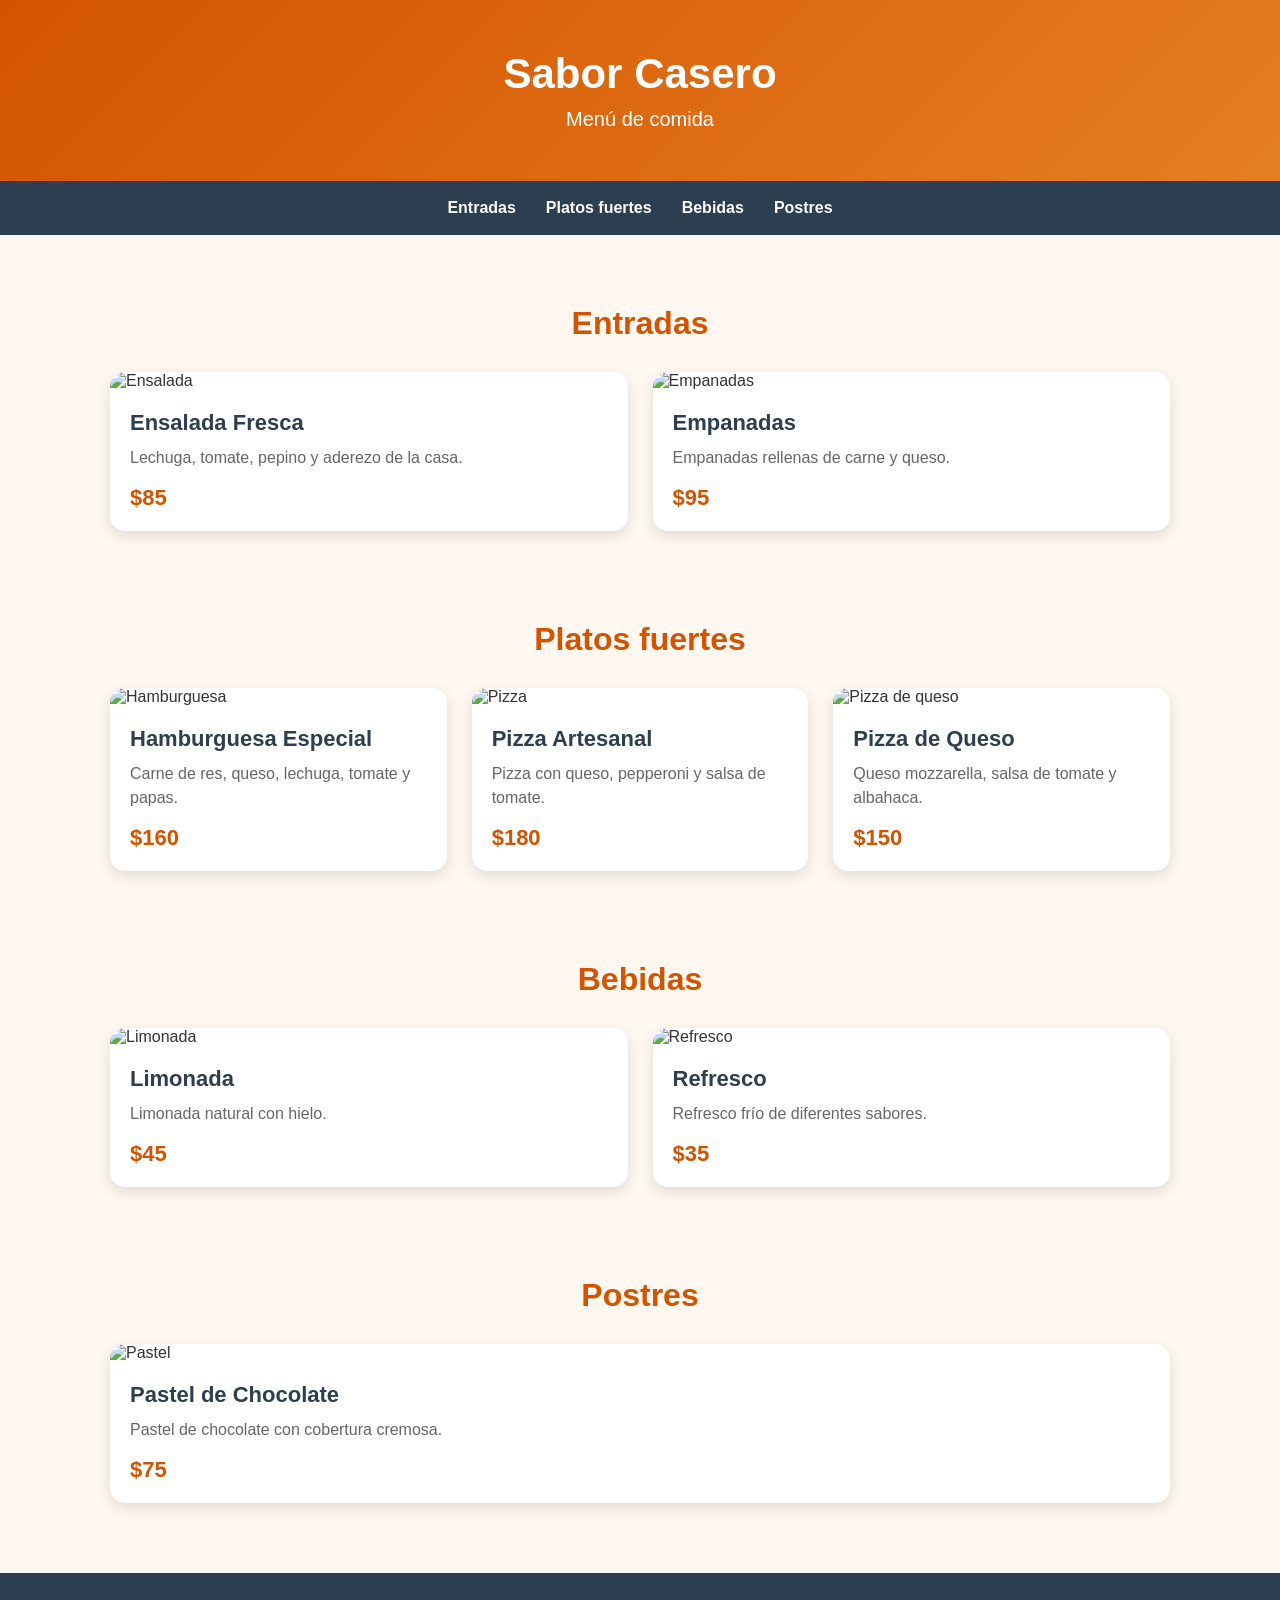
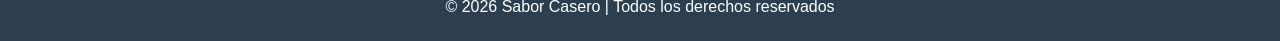
==== index.html @ 6eda0700 "Subir proyecto GPDS" ====
<!DOCTYPE html>
<html lang="es">
<head>
    <meta charset="UTF-8">
    <meta name="viewport" content="width=device-width, initial-scale=1.0">
    <title>Menú | Sabor Casero</title>

    <!-- Conectar CSS -->
    <link rel="stylesheet" href="styles.css">
</head>

<body>

    <header class="encabezado">
        <h1> Sabor Casero</h1>
        <p>Menú de comida</p>
    </header>

    <nav class="navegacion">
        <a href="entradas.html">Entradas</a>
        <a href="platos.html">Platos fuertes</a>
        <a href="bebidas.html">Bebidas</a>
        <a href="postres.html">Postres</a>
    </nav>

    <main>

        <section id="entradas" class="seccion">
            <h2>Entradas</h2>

            <div class="menu">

                <article class="producto">
                    <img src="https://images.unsplash.com/photo-1547592180-85f173990554" alt="Ensalada">
                    <div class="producto-info">
                        <h3>Ensalada Fresca</h3>
                        <p>Lechuga, tomate, pepino y aderezo de la casa.</p>
                        <span>$85</span>
                    </div>
                </article>

                <article class="producto">
                    <img src="https://images.unsplash.com/photo-1601050690597-df0568f70950" alt="Empanadas">
                    <div class="producto-info">
                        <h3>Empanadas</h3>
                        <p>Empanadas rellenas de carne y queso.</p>
                        <span>$95</span>
                    </div>
                </article>

            </div>
        </section>


        <section id="platos" class="seccion">
            <h2>Platos fuertes</h2>

            <div class="menu">

                <article class="producto">
                    <img src="https://images.unsplash.com/photo-1550547660-d9450f859349" alt="Hamburguesa">
                    <div class="producto-info">
                        <h3>Hamburguesa Especial</h3>
                        <p>Carne de res, queso, lechuga, tomate y papas.</p>
                        <span>$160</span>
                    </div>
                </article>

                <article class="producto">
                    <img src="https://images.unsplash.com/photo-1565299624946-b28f40a0ae38" alt="Pizza">
                    <div class="producto-info">
                        <h3>Pizza Artesanal</h3>
                        <p>Pizza con queso, pepperoni y salsa de tomate.</p>
                        <span>$180</span>
                    </div>
                </article>

                <article class="producto">
                    <img src="https://images.unsplash.com/photo-1513104890138-7c749659a591" alt="Pizza de queso">
                    <div class="producto-info">
                        <h3>Pizza de Queso</h3>
                        <p>Queso mozzarella, salsa de tomate y albahaca.</p>
                        <span>$150</span>
                    </div>
                </article>

            </div>
        </section>


        <section id="bebidas" class="seccion">
            <h2>Bebidas</h2>

            <div class="menu">

                <article class="producto">
                    <img src="https://images.unsplash.com/photo-1544145945-f90425340c7e" alt="Limonada">
                    <div class="producto-info">
                        <h3>Limonada</h3>
                        <p>Limonada natural con hielo.</p>
                        <span>$45</span>
                    </div>
                </article>

                <article class="producto">
                    <img src="https://images.unsplash.com/photo-1544145945-f90425340c7e" alt="Refresco">
                    <div class="producto-info">
                        <h3>Refresco</h3>
                        <p>Refresco frío de diferentes sabores.</p>
                        <span>$35</span>
                    </div>
                </article>

            </div>
        </section>


        <section id="postres" class="seccion">
            <h2>Postres</h2>

            <div class="menu">

                <article class="producto">
                    <img src="https://images.unsplash.com/photo-1565958011703-44f9829ba187" alt="Pastel">
                    <div class="producto-info">
                        <h3>Pastel de Chocolate</h3>
                        <p>Pastel de chocolate con cobertura cremosa.</p>
                        <span>$75</span>
                    </div>
                </article>

            </div>
        </section>

    </main>

    <footer>
        <p>© 2026 Sabor Casero | Todos los derechos reservados</p>
    </footer>

</body>
</html>
---- styles.css ----
/* -------------------------
   CONFIGURACIÓN GENERAL
------------------------- */

* {
    margin: 0;
    padding: 0;
    box-sizing: border-box;
}

html {
    scroll-behavior: smooth;
}

body {
    font-family: Arial, Helvetica, sans-serif;
    background-color: #fff8f0;
    color: #333;
}


/* -------------------------
   ENCABEZADO
------------------------- */

.encabezado {
    background: linear-gradient(135deg, #d35400, #e67e22);
    color: white;
    text-align: center;
    padding: 50px 20px;
}

.encabezado h1 {
    font-size: 42px;
    margin-bottom: 10px;
}

.encabezado p {
    font-size: 20px;
}


/* -------------------------
   NAVEGACIÓN
------------------------- */

.navegacion {
    background-color: #2c3e50;
    display: flex;
    justify-content: center;
    gap: 30px;
    padding: 18px;
    position: sticky;
    top: 0;
    z-index: 100;
}

.navegacion a {
    color: white;
    text-decoration: none;
    font-weight: bold;
    transition: 0.3s;
}

.navegacion a:hover {
    color: #f39c12;
}


/* -------------------------
   SECCIONES
------------------------- */

.seccion {
    max-width: 1100px;
    margin: 50px auto;
    padding: 20px;
}

.seccion h2 {
    text-align: center;
    color: #d35400;
    font-size: 32px;
    margin-bottom: 30px;
}


/* -------------------------
   PRODUCTOS
------------------------- */

.menu {
    display: grid;
    grid-template-columns: repeat(auto-fit, minmax(280px, 1fr));
    gap: 25px;
}

.producto {
    background-color: white;
    border-radius: 15px;
    overflow: hidden;
    box-shadow: 0 5px 15px rgba(0, 0, 0, 0.12);
    transition: transform 0.3s, box-shadow 0.3s;
}

.producto:hover {
    transform: translateY(-8px);
    box-shadow: 0 10px 25px rgba(0, 0, 0, 0.2);
}

.producto img {
    width: 100%;
    height: 200px;
    object-fit: cover;
}

.producto-info {
    padding: 20px;
}

.producto-info h3 {
    color: #2c3e50;
    font-size: 22px;
    margin-bottom: 10px;
}

.producto-info p {
    color: #666;
    line-height: 1.5;
    margin-bottom: 15px;
}

.producto-info span {
    color: #d35400;
    font-size: 22px;
    font-weight: bold;
}


/* -------------------------
   FOOTER
------------------------- */

footer {
    background-color: #2c3e50;
    color: white;
    text-align: center;
    padding: 25px;
    margin-top: 50px;
}


/* -------------------------
   RESPONSIVE
------------------------- */

@media (max-width: 600px) {

    .encabezado h1 {
        font-size: 32px;
    }

    .navegacion {
        gap: 15px;
        flex-wrap: wrap;
    }

    .navegacion a {
        font-size: 14px;
    }

    .seccion {
        margin: 30px auto;
    }
}
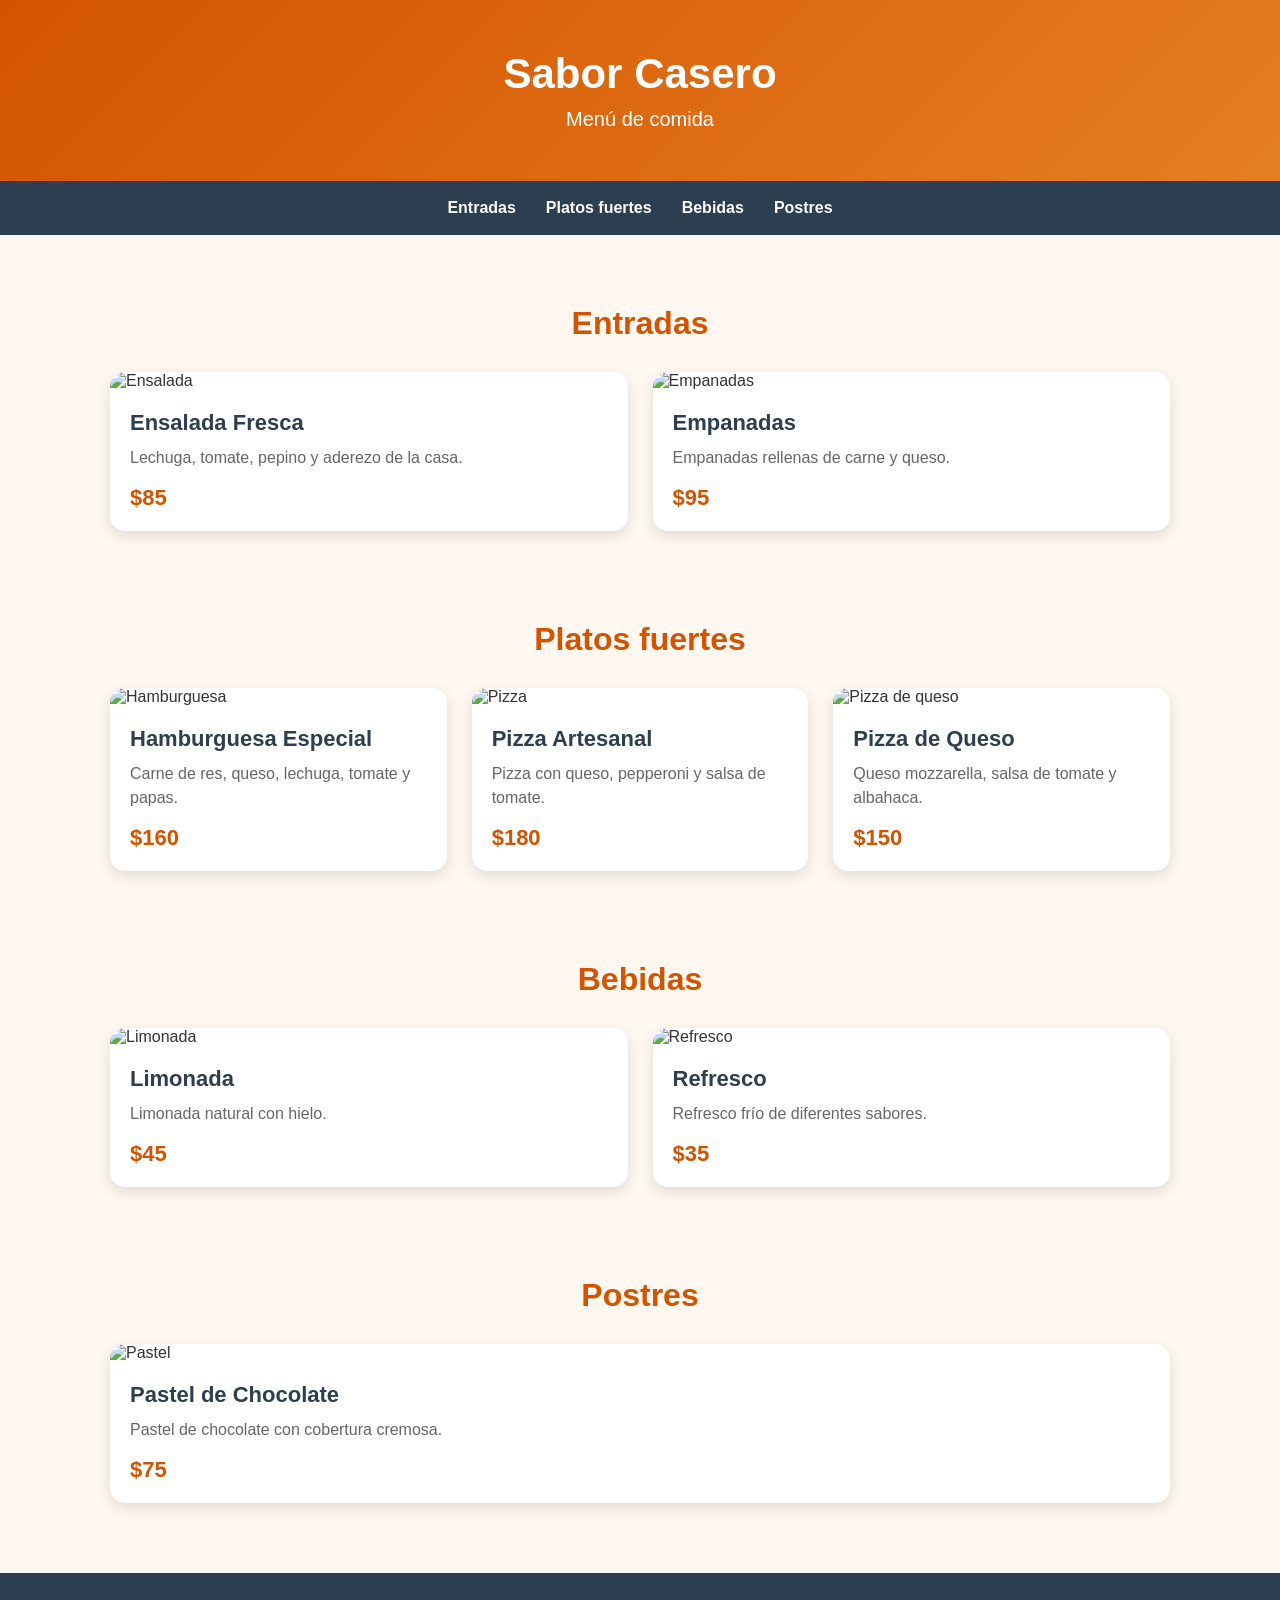
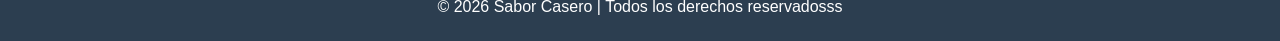
==== commit 1cf9bf21: "Pagina principal terminada" ====
--- a/index.html
+++ b/index.html
@@ -135,7 +135,7 @@
     </main>
 
     <footer>
-        <p>© 2026 Sabor Casero | Todos los derechos reservados</p>
+        <p>© 2026 Sabor Casero | Todos los derechos reservadosss</p>
     </footer>
 
 </body>
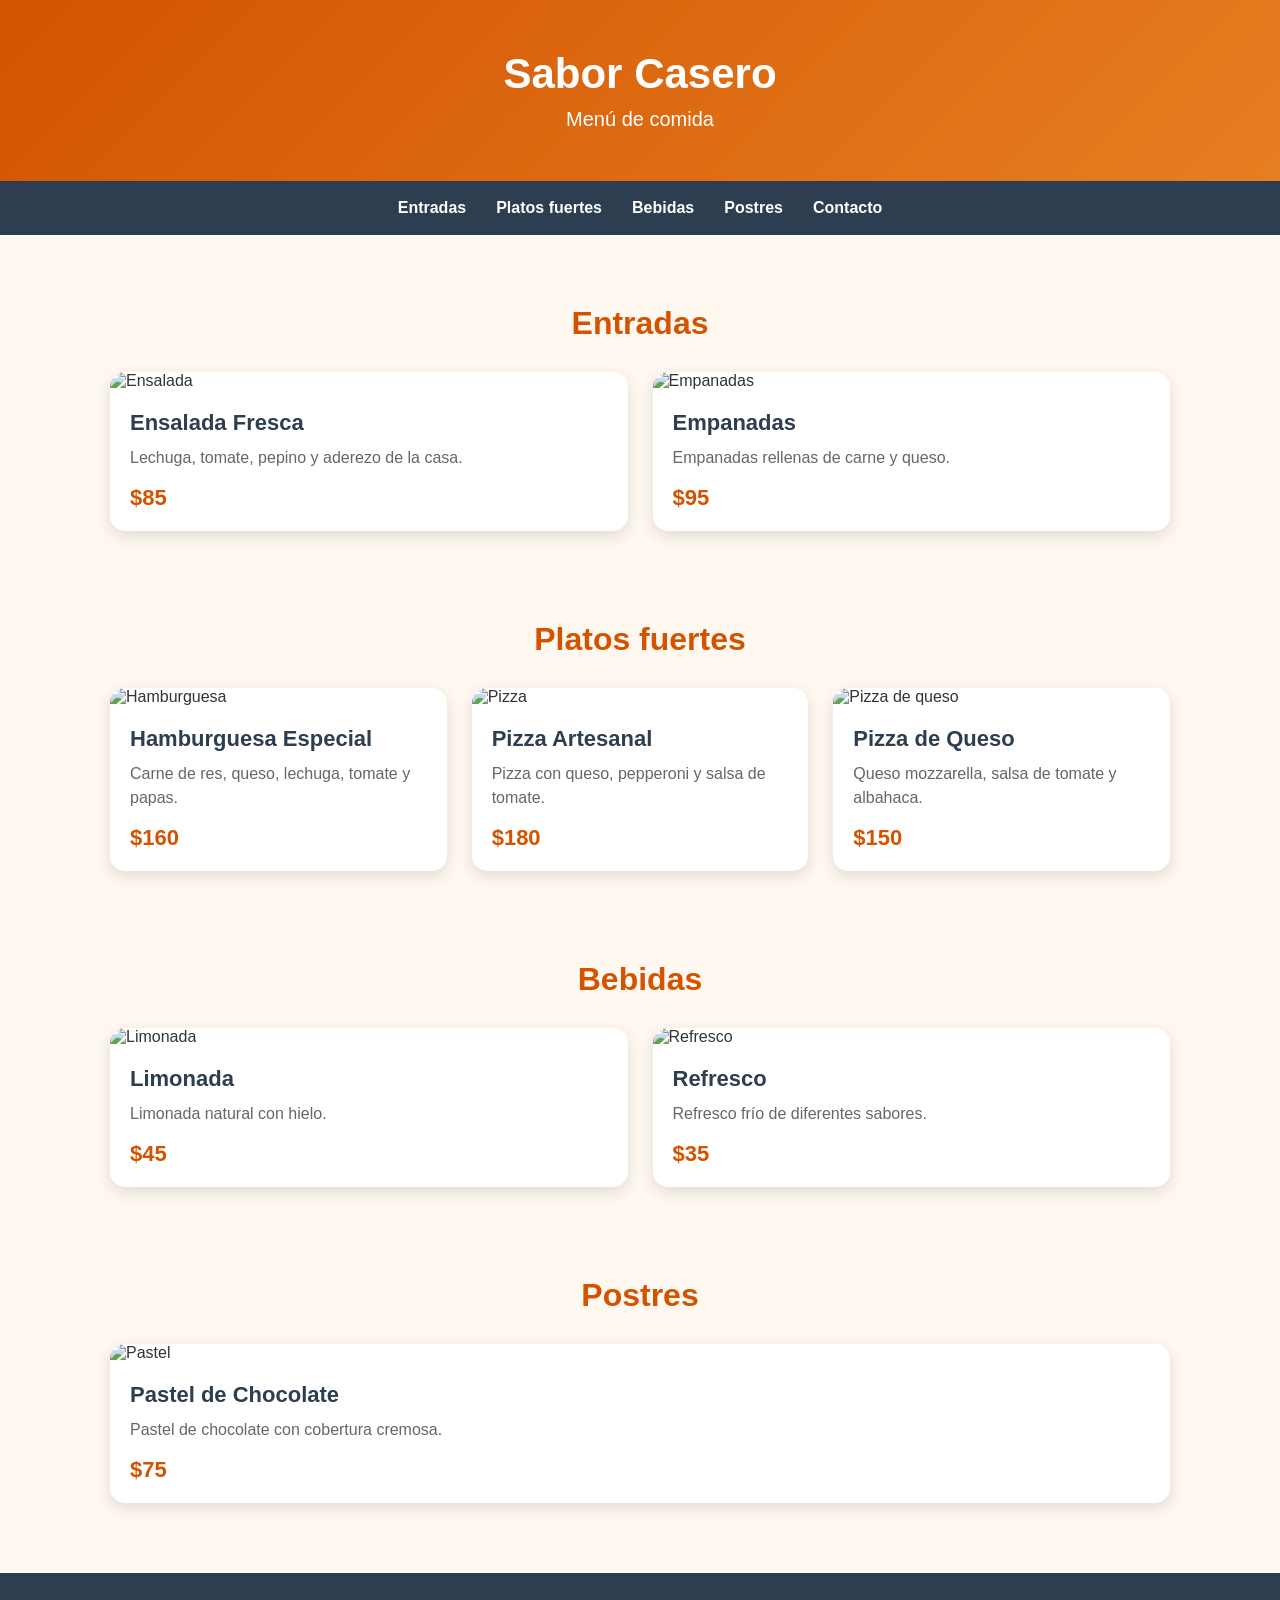
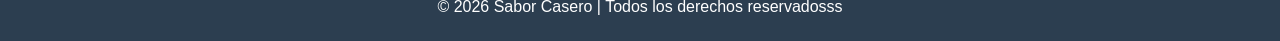
==== commit 20f2fb7b: "Agregado de contacto" ====
--- a/index.html
+++ b/index.html
@@ -21,6 +21,7 @@
         <a href="platos.html">Platos fuertes</a>
         <a href="bebidas.html">Bebidas</a>
         <a href="postres.html">Postres</a>
+        <a href="Contacto.html">Contacto</a>
     </nav>
 
     <main>
